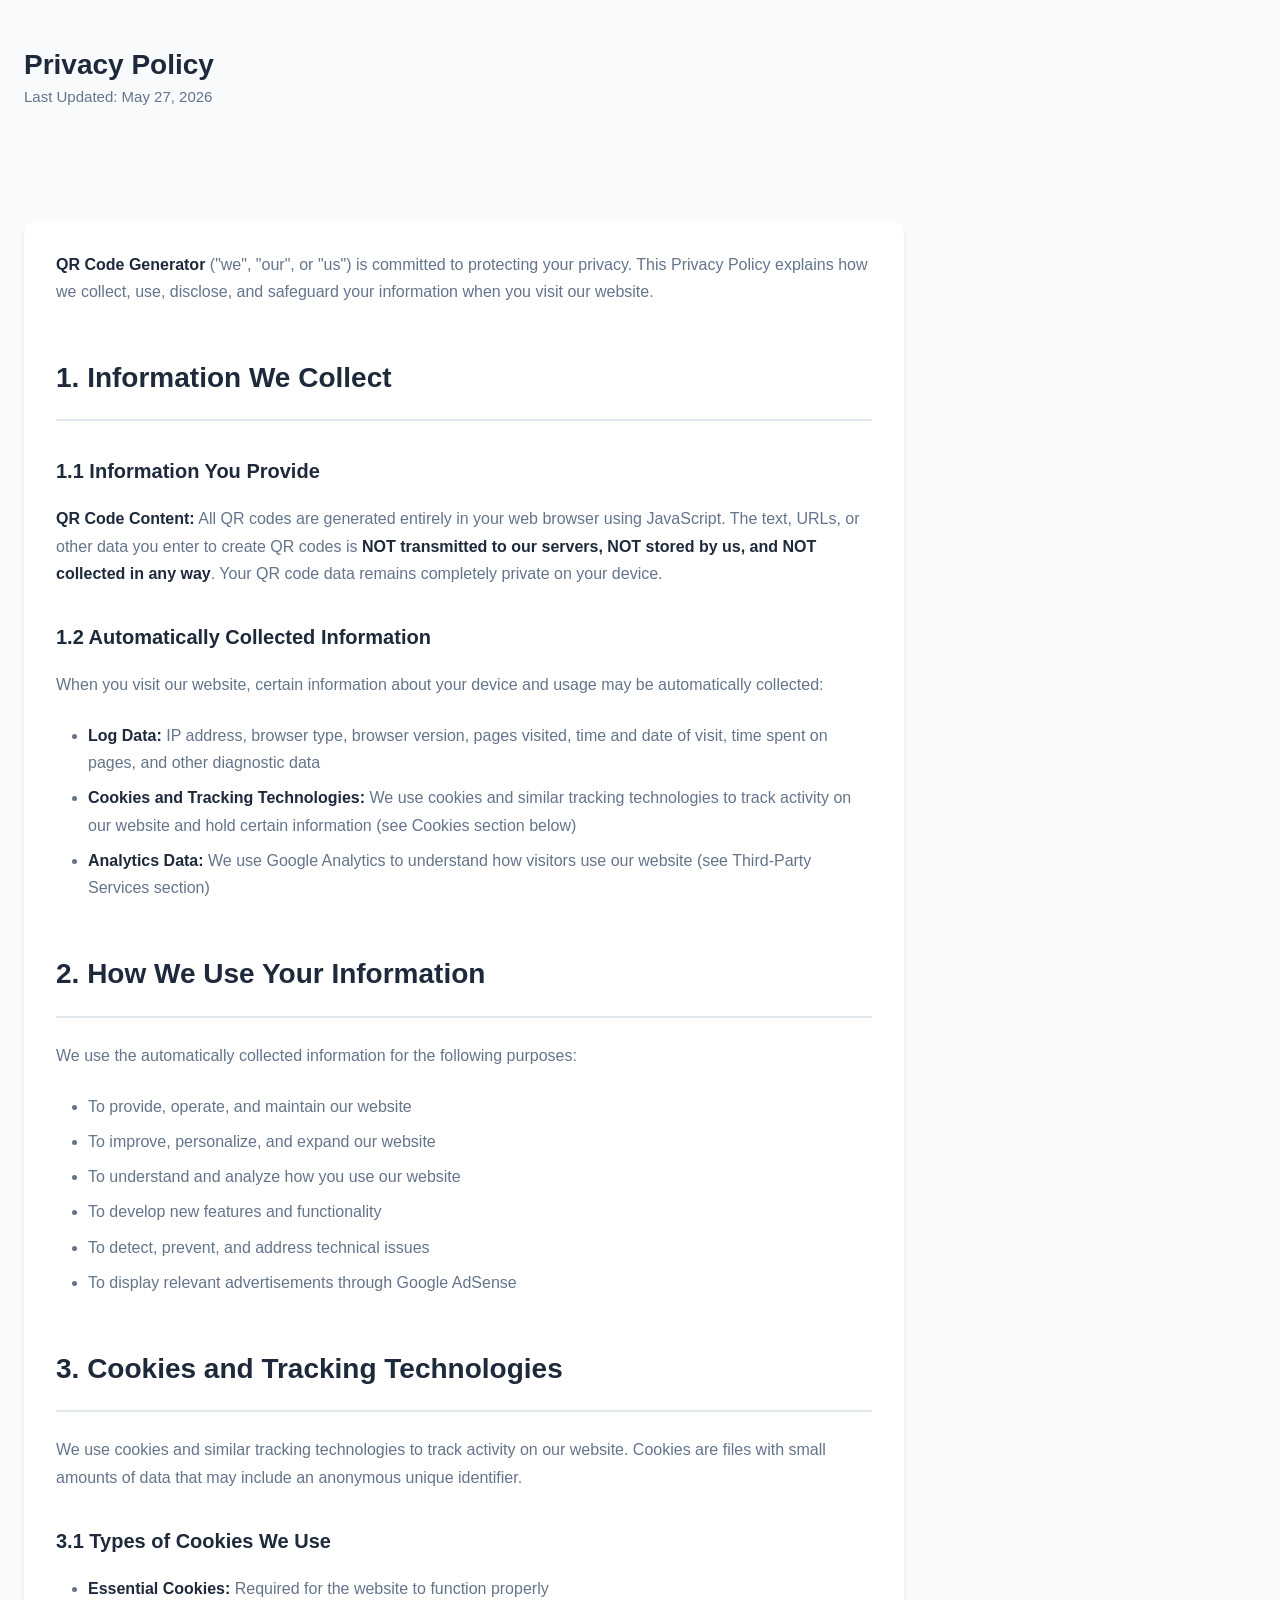
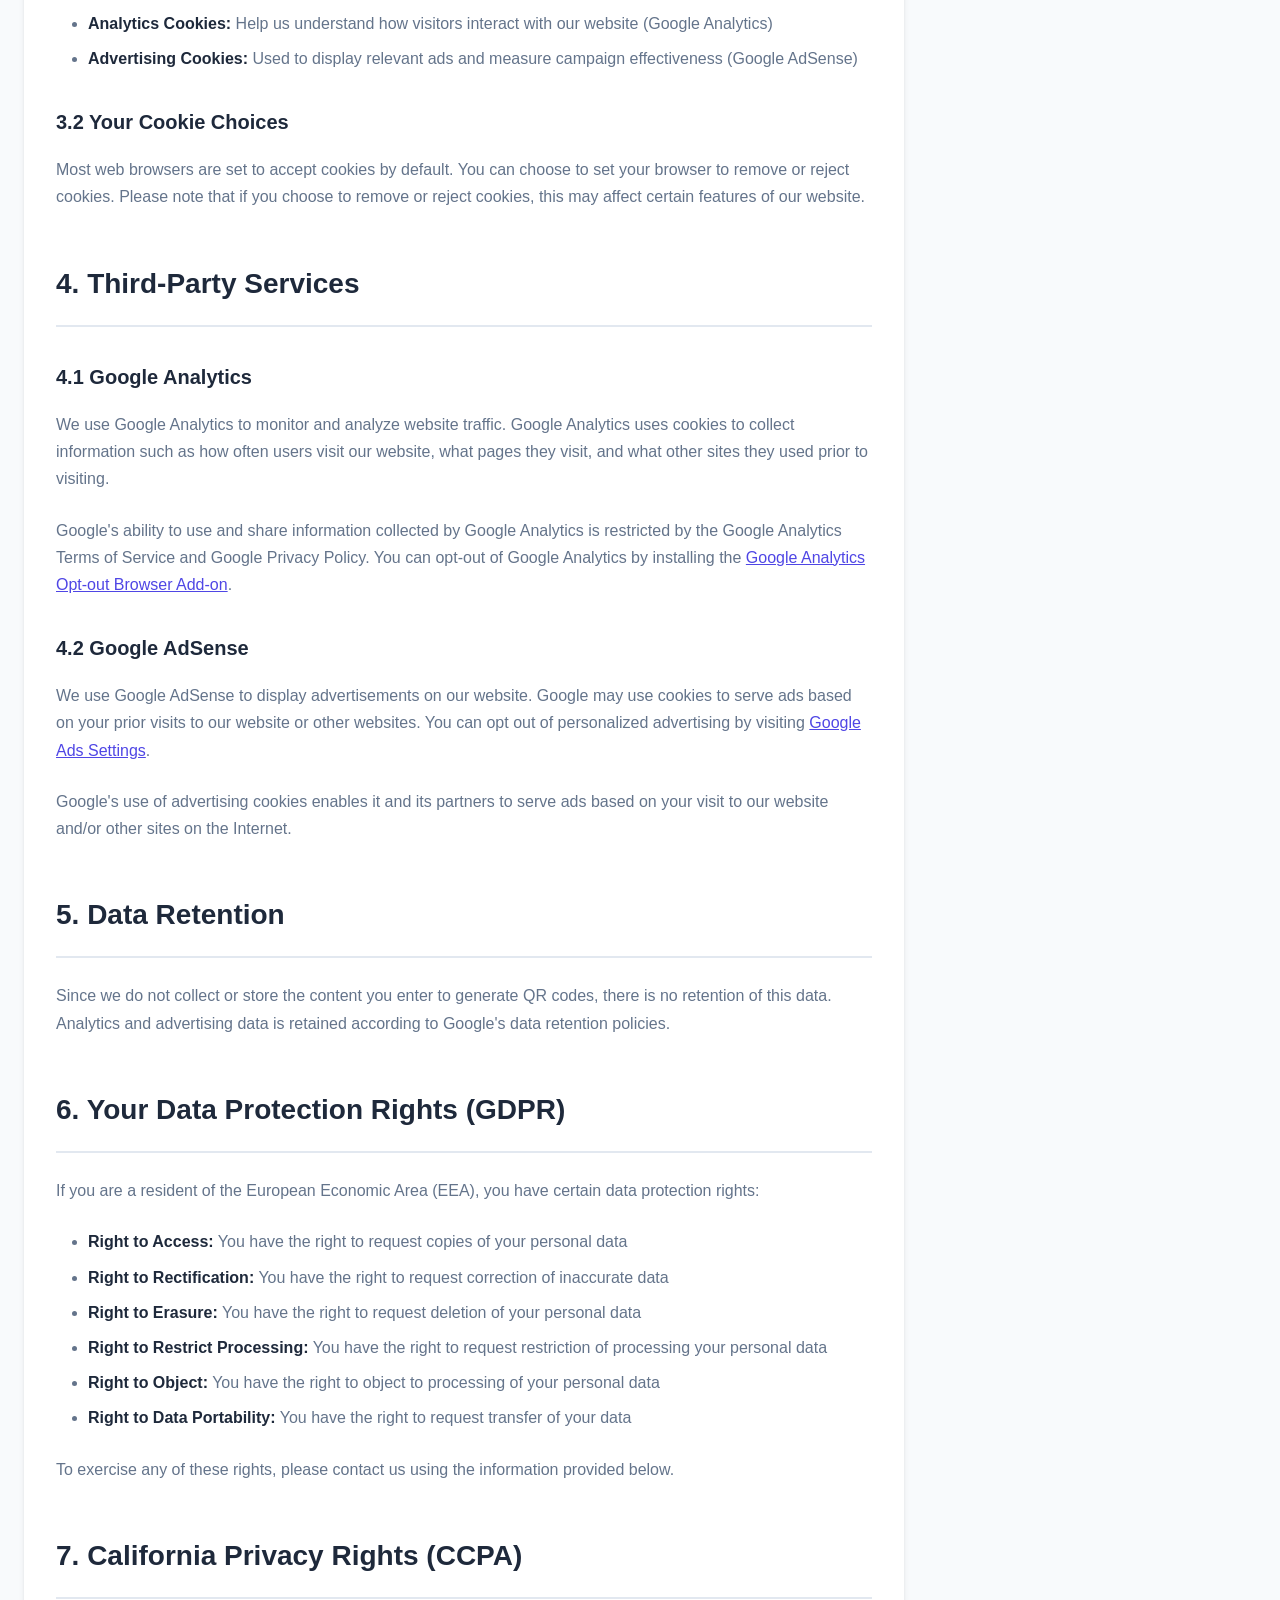
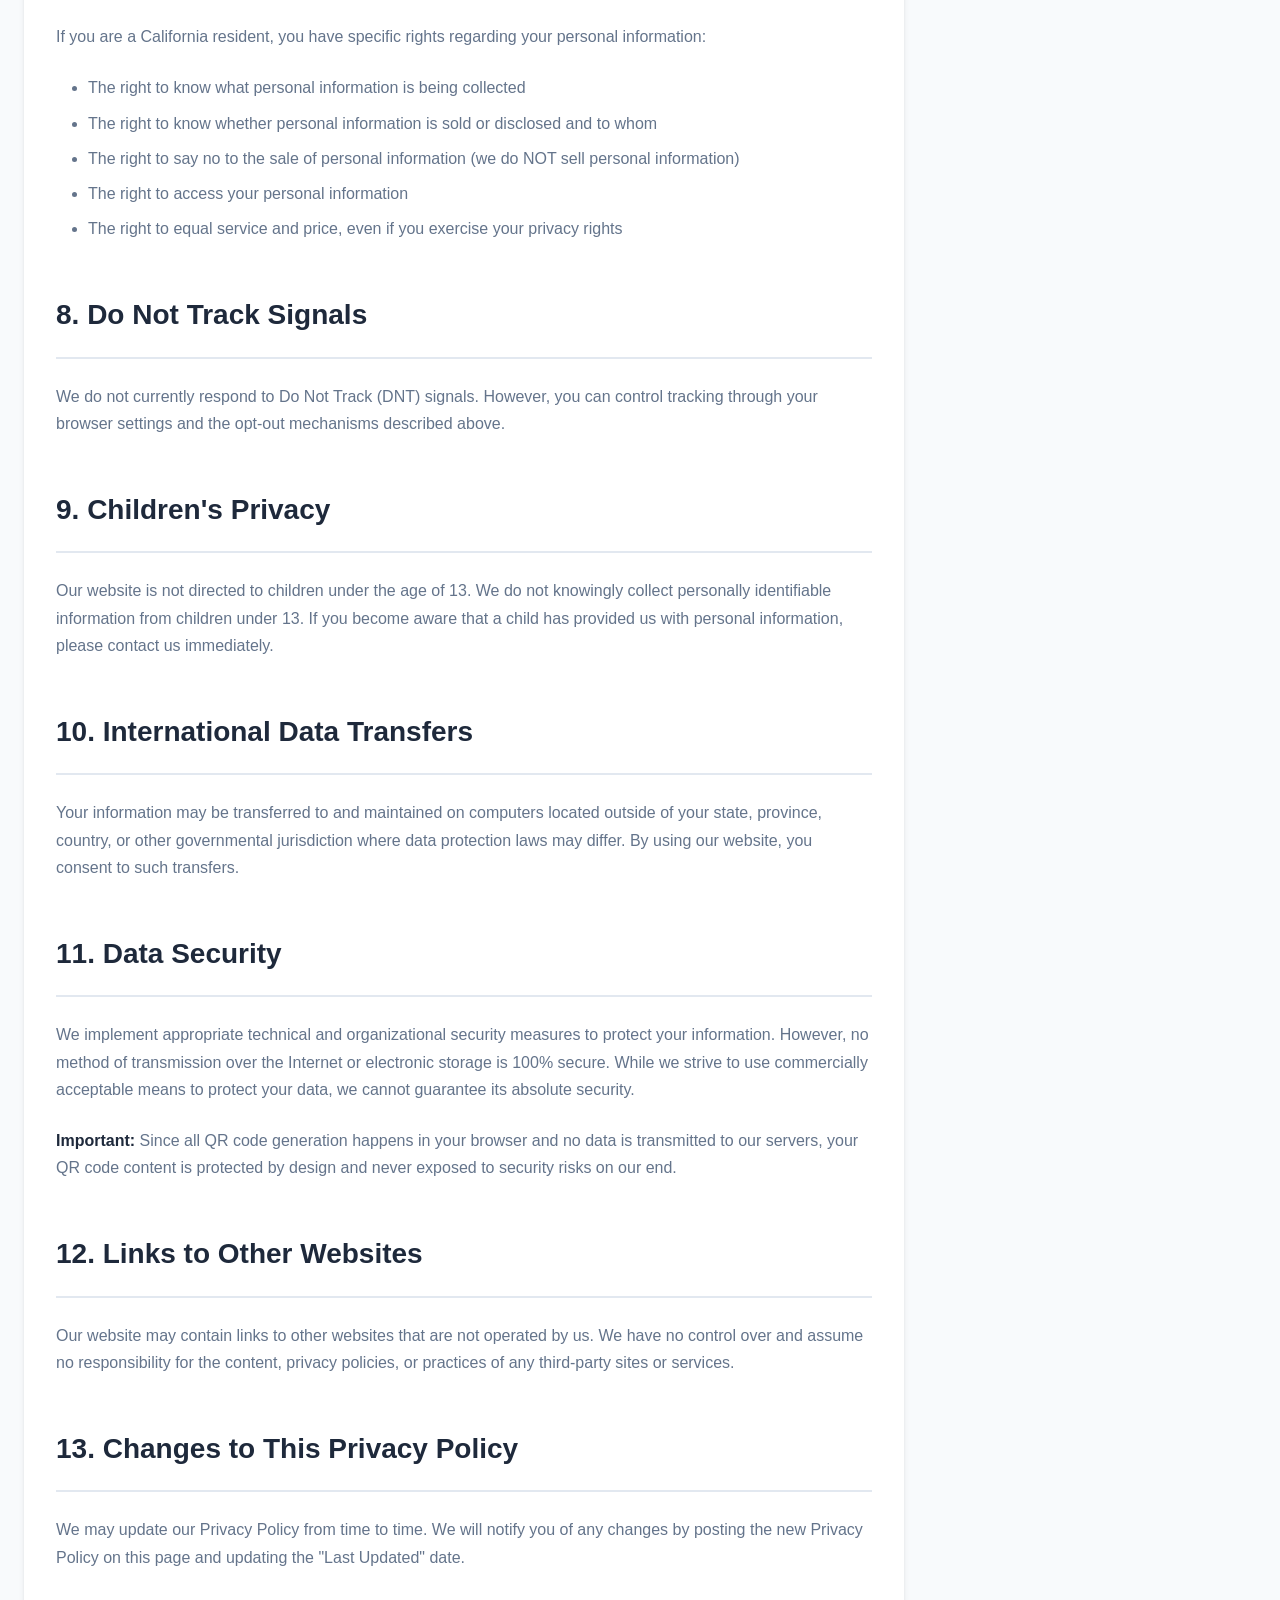
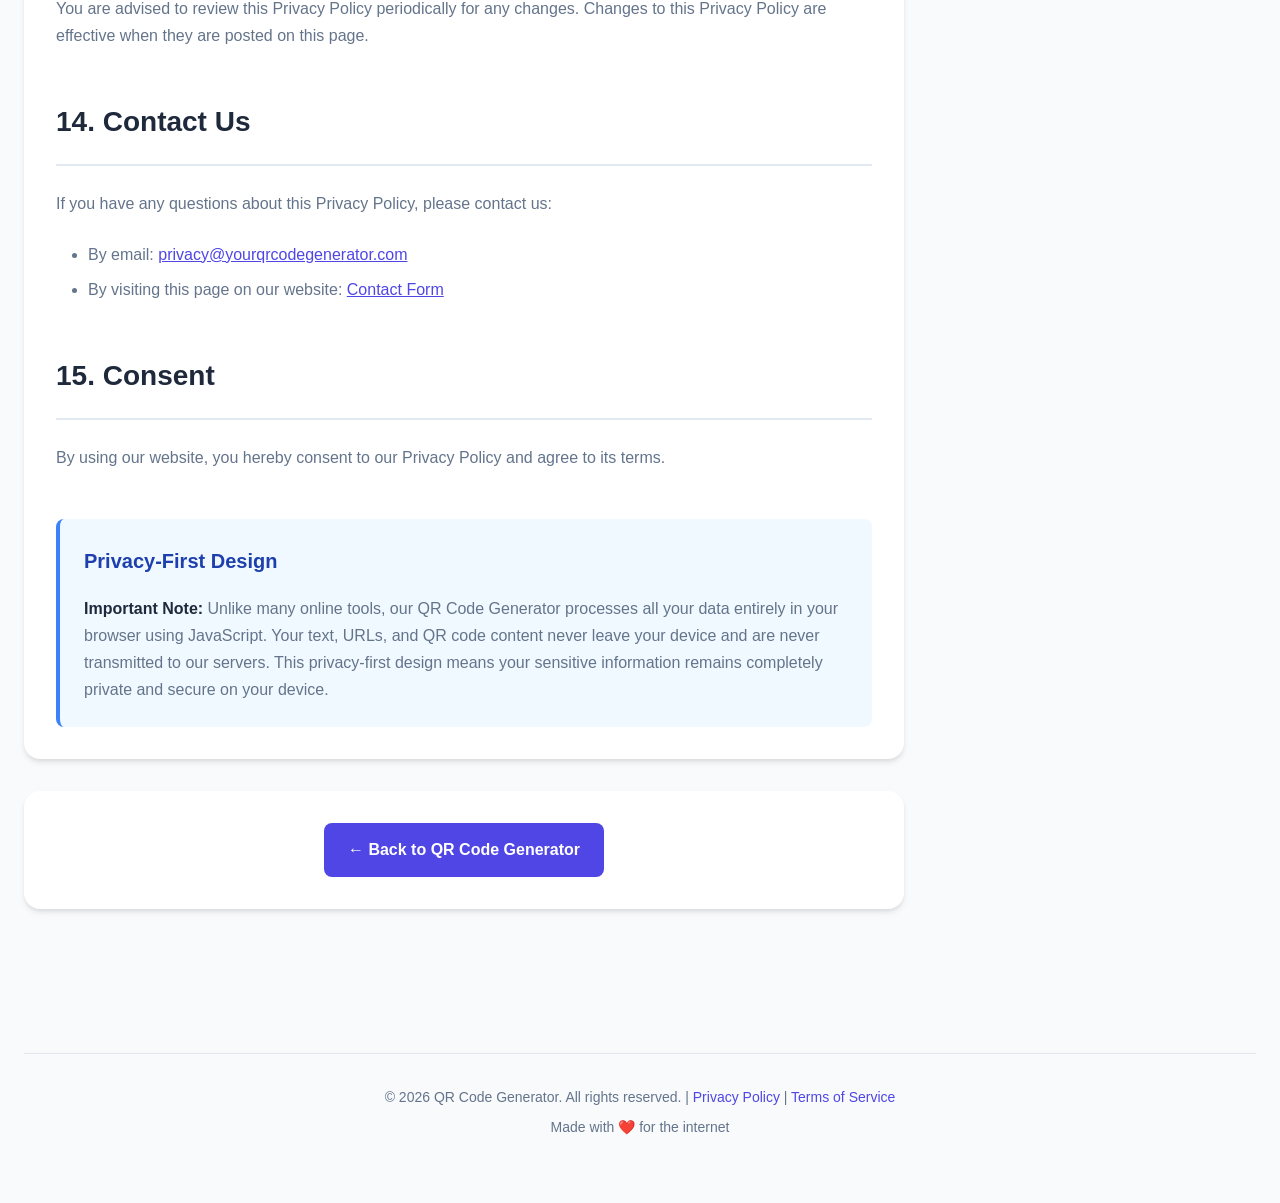
==== privacy-policy.html @ 3884bd8f "Initial commit - QR Code Generator MVP" ====
<!DOCTYPE html>
<html lang="en">

<head>
    <meta charset="UTF-8">
    <meta name="viewport" content="width=device-width, initial-scale=1.0">
    <title>Privacy Policy - QR Code Generator</title>
    <meta name="description"
        content="Privacy Policy for QR Code Generator. Learn how we protect your data and respect your privacy.">
    <meta name="robots" content="index, follow">
    <link rel="stylesheet" href="style.css">
    <link rel="icon" type="image/svg+xml"
        href="data:image/svg+xml,%3Csvg xmlns='http://www.w3.org/2000/svg' viewBox='0 0 48 48'%3E%3Cdefs%3E%3ClinearGradient id='g' x1='0%25' y1='0%25' x2='100%25' y2='100%25'%3E%3Cstop offset='0%25' style='stop-color:%234f46e5'/%3E%3Cstop offset='100%25' style='stop-color:%2306b6d4'/%3E%3C/linearGradient%3E%3C/defs%3E%3Crect x='2' y='2' width='44' height='44' rx='8' fill='url(%23g)'/%3E%3Crect x='8' y='8' width='12' height='12' rx='2' fill='white' opacity='0.9'/%3E%3Crect x='28' y='8' width='12' height='12' rx='2' fill='white' opacity='0.9'/%3E%3Crect x='8' y='28' width='12' height='12' rx='2' fill='white' opacity='0.9'/%3E%3Ccircle cx='34' cy='34' r='5' fill='white' opacity='0.9'/%3E%3C/svg%3E">
</head>

<body>
    <div class="container">
        <header>
            <h1>Privacy Policy</h1>
            <p class="subtitle">Last Updated: May 27, 2026</p>
        </header>

        <main>
            <div class="content-section legal-content">
                <p><strong>QR Code Generator</strong> ("we", "our", or "us") is committed to protecting your privacy.
                    This Privacy Policy explains how we collect, use, disclose, and safeguard your information when you
                    visit our website.</p>

                <h2>1. Information We Collect</h2>

                <h3>1.1 Information You Provide</h3>
                <p><strong>QR Code Content:</strong> All QR codes are generated entirely in your web browser using
                    JavaScript. The text, URLs, or other data you enter to create QR codes is <strong>NOT transmitted to
                        our servers, NOT stored by us, and NOT collected in any way</strong>. Your QR code data remains
                    completely private on your device.</p>

                <h3>1.2 Automatically Collected Information</h3>
                <p>When you visit our website, certain information about your device and usage may be automatically
                    collected:</p>
                <ul>
                    <li><strong>Log Data:</strong> IP address, browser type, browser version, pages visited, time and
                        date of visit, time spent on pages, and other diagnostic data</li>
                    <li><strong>Cookies and Tracking Technologies:</strong> We use cookies and similar tracking
                        technologies to track activity on our website and hold certain information (see Cookies section
                        below)</li>
                    <li><strong>Analytics Data:</strong> We use Google Analytics to understand how visitors use our
                        website (see Third-Party Services section)</li>
                </ul>

                <h2>2. How We Use Your Information</h2>
                <p>We use the automatically collected information for the following purposes:</p>
                <ul>
                    <li>To provide, operate, and maintain our website</li>
                    <li>To improve, personalize, and expand our website</li>
                    <li>To understand and analyze how you use our website</li>
                    <li>To develop new features and functionality</li>
                    <li>To detect, prevent, and address technical issues</li>
                    <li>To display relevant advertisements through Google AdSense</li>
                </ul>

                <h2>3. Cookies and Tracking Technologies</h2>
                <p>We use cookies and similar tracking technologies to track activity on our website. Cookies are files
                    with small amounts of data that may include an anonymous unique identifier.</p>

                <h3>3.1 Types of Cookies We Use</h3>
                <ul>
                    <li><strong>Essential Cookies:</strong> Required for the website to function properly</li>
                    <li><strong>Analytics Cookies:</strong> Help us understand how visitors interact with our website
                        (Google Analytics)</li>
                    <li><strong>Advertising Cookies:</strong> Used to display relevant ads and measure campaign
                        effectiveness (Google AdSense)</li>
                </ul>

                <h3>3.2 Your Cookie Choices</h3>
                <p>Most web browsers are set to accept cookies by default. You can choose to set your browser to remove
                    or reject cookies. Please note that if you choose to remove or reject cookies, this may affect
                    certain features of our website.</p>

                <h2>4. Third-Party Services</h2>

                <h3>4.1 Google Analytics</h3>
                <p>We use Google Analytics to monitor and analyze website traffic. Google Analytics uses cookies to
                    collect information such as how often users visit our website, what pages they visit, and what other
                    sites they used prior to visiting.</p>
                <p>Google's ability to use and share information collected by Google Analytics is restricted by the
                    Google Analytics Terms of Service and Google Privacy Policy. You can opt-out of Google Analytics by
                    installing the <a href="https://tools.google.com/dlpage/gaoptout" target="_blank"
                        rel="noopener">Google Analytics Opt-out Browser Add-on</a>.</p>

                <h3>4.2 Google AdSense</h3>
                <p>We use Google AdSense to display advertisements on our website. Google may use cookies to serve ads
                    based on your prior visits to our website or other websites. You can opt out of personalized
                    advertising by visiting <a href="https://www.google.com/settings/ads" target="_blank"
                        rel="noopener">Google Ads Settings</a>.</p>
                <p>Google's use of advertising cookies enables it and its partners to serve ads based on your visit to
                    our website and/or other sites on the Internet.</p>

                <h2>5. Data Retention</h2>
                <p>Since we do not collect or store the content you enter to generate QR codes, there is no retention of
                    this data. Analytics and advertising data is retained according to Google's data retention policies.
                </p>

                <h2>6. Your Data Protection Rights (GDPR)</h2>
                <p>If you are a resident of the European Economic Area (EEA), you have certain data protection rights:
                </p>
                <ul>
                    <li><strong>Right to Access:</strong> You have the right to request copies of your personal data
                    </li>
                    <li><strong>Right to Rectification:</strong> You have the right to request correction of inaccurate
                        data</li>
                    <li><strong>Right to Erasure:</strong> You have the right to request deletion of your personal data
                    </li>
                    <li><strong>Right to Restrict Processing:</strong> You have the right to request restriction of
                        processing your personal data</li>
                    <li><strong>Right to Object:</strong> You have the right to object to processing of your personal
                        data</li>
                    <li><strong>Right to Data Portability:</strong> You have the right to request transfer of your data
                    </li>
                </ul>
                <p>To exercise any of these rights, please contact us using the information provided below.</p>

                <h2>7. California Privacy Rights (CCPA)</h2>
                <p>If you are a California resident, you have specific rights regarding your personal information:</p>
                <ul>
                    <li>The right to know what personal information is being collected</li>
                    <li>The right to know whether personal information is sold or disclosed and to whom</li>
                    <li>The right to say no to the sale of personal information (we do NOT sell personal information)
                    </li>
                    <li>The right to access your personal information</li>
                    <li>The right to equal service and price, even if you exercise your privacy rights</li>
                </ul>

                <h2>8. Do Not Track Signals</h2>
                <p>We do not currently respond to Do Not Track (DNT) signals. However, you can control tracking through
                    your browser settings and the opt-out mechanisms described above.</p>

                <h2>9. Children's Privacy</h2>
                <p>Our website is not directed to children under the age of 13. We do not knowingly collect personally
                    identifiable information from children under 13. If you become aware that a child has provided us
                    with personal information, please contact us immediately.</p>

                <h2>10. International Data Transfers</h2>
                <p>Your information may be transferred to and maintained on computers located outside of your state,
                    province, country, or other governmental jurisdiction where data protection laws may differ. By
                    using our website, you consent to such transfers.</p>

                <h2>11. Data Security</h2>
                <p>We implement appropriate technical and organizational security measures to protect your information.
                    However, no method of transmission over the Internet or electronic storage is 100% secure. While we
                    strive to use commercially acceptable means to protect your data, we cannot guarantee its absolute
                    security.</p>
                <p><strong>Important:</strong> Since all QR code generation happens in your browser and no data is
                    transmitted to our servers, your QR code content is protected by design and never exposed to
                    security risks on our end.</p>

                <h2>12. Links to Other Websites</h2>
                <p>Our website may contain links to other websites that are not operated by us. We have no control over
                    and assume no responsibility for the content, privacy policies, or practices of any third-party
                    sites or services.</p>

                <h2>13. Changes to This Privacy Policy</h2>
                <p>We may update our Privacy Policy from time to time. We will notify you of any changes by posting the
                    new Privacy Policy on this page and updating the "Last Updated" date.</p>
                <p>You are advised to review this Privacy Policy periodically for any changes. Changes to this Privacy
                    Policy are effective when they are posted on this page.</p>

                <h2>14. Contact Us</h2>
                <p>If you have any questions about this Privacy Policy, please contact us:</p>
                <ul>
                    <li>By email: <a href="mailto:privacy@yourqrcodegenerator.com">privacy@yourqrcodegenerator.com</a>
                    </li>
                    <li>By visiting this page on our website: <a href="index.html">Contact Form</a></li>
                </ul>

                <h2>15. Consent</h2>
                <p>By using our website, you hereby consent to our Privacy Policy and agree to its terms.</p>

                <div
                    style="margin-top: 3rem; padding: 1.5rem; background: #f0f9ff; border-left: 4px solid #3b82f6; border-radius: 0.5rem;">
                    <h3 style="margin-top: 0; color: #1e40af;">Privacy-First Design</h3>
                    <p style="margin-bottom: 0;"><strong>Important Note:</strong> Unlike many online tools, our QR Code
                        Generator processes all your data entirely in your browser using JavaScript. Your text, URLs,
                        and QR code content never leave your device and are never transmitted to our servers. This
                        privacy-first design means your sensitive information remains completely private and secure on
                        your device.</p>
                </div>
            </div>

            <div class="content-section" style="text-align: center; margin-top: 2rem;">
                <a href="index.html" class="btn btn-primary" style="display: inline-block; text-decoration: none;">←
                    Back to QR Code Generator</a>
            </div>
        </main>

        <footer>
            <p>&copy; 2026 QR Code Generator. All rights reserved. | <a href="privacy-policy.html">Privacy Policy</a> |
                <a href="terms-of-service.html">Terms of Service</a>
            </p>
            <p>Made with ❤️ for the internet</p>
        </footer>
    </div>
</body>

</html>
---- style.css ----
/* Reset and Base Styles */
* {
    margin: 0;
    padding: 0;
    box-sizing: border-box;
}

:root {
    /* Colors */
    --primary-color: #4f46e5;
    --primary-hover: #4338ca;
    --secondary-color: #06b6d4;
    --secondary-hover: #0891b2;
    --tertiary-color: #64748b;
    --tertiary-hover: #475569;
    --bg-color: #f8fafc;
    --card-bg: #ffffff;
    --text-primary: #1e293b;
    --text-secondary: #64748b;
    --border-color: #e2e8f0;
    --success-color: #10b981;
    --error-color: #ef4444;

    /* Spacing */
    --spacing-xs: 0.5rem;
    --spacing-sm: 1rem;
    --spacing-md: 1.5rem;
    --spacing-lg: 2rem;
    --spacing-xl: 3rem;

    /* Border Radius */
    --radius-sm: 0.375rem;
    --radius-md: 0.5rem;
    --radius-lg: 1rem;

    /* Shadows */
    --shadow-sm: 0 1px 2px 0 rgba(0, 0, 0, 0.05);
    --shadow-md: 0 4px 6px -1px rgba(0, 0, 0, 0.1), 0 2px 4px -1px rgba(0, 0, 0, 0.06);
    --shadow-lg: 0 10px 15px -3px rgba(0, 0, 0, 0.1), 0 4px 6px -2px rgba(0, 0, 0, 0.05);
    --shadow-xl: 0 20px 25px -5px rgba(0, 0, 0, 0.1), 0 10px 10px -5px rgba(0, 0, 0, 0.04);
}

body {
    font-family: -apple-system, BlinkMacSystemFont, 'Segoe UI', Roboto, 'Helvetica Neue', Arial, sans-serif;
    background-color: var(--bg-color);
    color: var(--text-primary);
    line-height: 1.6;
    min-height: 100vh;
    display: flex;
    flex-direction: column;
}

.container {
    max-width: 1400px;
    margin: 0 auto;
    padding: var(--spacing-md);
    width: 100%;
}

/* Header */
header {
    margin-bottom: var(--spacing-md);
    padding: var(--spacing-md) 0;
}

.header-content {
    display: flex;
    align-items: center;
    gap: var(--spacing-md);
    justify-content: center;
}

.header-text {
    text-align: left;
}

header h1 {
    font-size: 1.75rem;
    font-weight: 700;
    color: var(--text-primary);
    margin: 0;
    line-height: 1.2;
}

.logo {
    width: 48px;
    height: 48px;
    flex-shrink: 0;
    filter: drop-shadow(0 4px 6px rgba(79, 70, 229, 0.25));
    transition: transform 0.3s ease;
}

.logo:hover {
    transform: scale(1.05);
}

.subtitle {
    font-size: 0.9375rem;
    color: var(--text-secondary);
    margin: 0.25rem 0 0 0;
    line-height: 1.4;
}

/* Language Switcher */
.language-switcher {
    display: flex;
    gap: 0.5rem;
    margin-left: auto;
}

.lang-option {
    background: transparent;
    border: 2px solid var(--border-color);
    border-radius: var(--radius-md);
    padding: 0.5rem 0.75rem;
    cursor: pointer;
    transition: all 0.2s ease;
    font-size: 1.5rem;
    line-height: 1;
}

.lang-option:hover {
    border-color: var(--primary-color);
    transform: translateY(-2px);
    box-shadow: var(--shadow-sm);
}

.lang-option.active {
    border-color: var(--primary-color);
    background: var(--primary-color);
}

.lang-option .flag {
    display: block;
}

/* Ad Containers */
.ad-container {
    margin: var(--spacing-lg) auto;
    display: flex;
    justify-content: center;
    align-items: center;
}

.ad-placeholder,
.ad-placeholder-vertical {
    background: linear-gradient(135deg, #f0f0f0 25%, transparent 25%),
        linear-gradient(225deg, #f0f0f0 25%, transparent 25%),
        linear-gradient(45deg, #f0f0f0 25%, transparent 25%),
        linear-gradient(315deg, #f0f0f0 25%, #e0e0e0 25%);
    background-size: 20px 20px;
    background-position: 0 0, 10px 0, 10px -10px, 0px 10px;
    border: 2px dashed #ccc;
    border-radius: var(--radius-md);
    display: flex;
    align-items: center;
    justify-content: center;
    color: #999;
    font-size: 0.875rem;
    font-weight: 500;
}

.ad-placeholder {
    width: 728px;
    height: 90px;
    max-width: 100%;
}

.ad-placeholder-vertical {
    width: 300px;
    height: 600px;
}

.ad-sidebar {
    display: none;
}

.ad-top {
    margin-top: 0;
}

.ad-below-tool {
    margin-top: var(--spacing-xl);
}

/* Main Tool Wrapper */
main {
    margin-bottom: var(--spacing-xl);
}

.tool-wrapper {
    display: grid;
    grid-template-columns: 1fr 1fr;
    gap: var(--spacing-lg);
    background: var(--card-bg);
    border-radius: var(--radius-lg);
    padding: var(--spacing-lg);
    box-shadow: var(--shadow-lg);
}

/* Input Panel */
.input-panel {
    display: flex;
    flex-direction: column;
    gap: var(--spacing-md);
}

.input-group {
    display: flex;
    flex-direction: column;
    gap: var(--spacing-xs);
}

label {
    font-weight: 600;
    font-size: 0.875rem;
    color: var(--text-primary);
    text-transform: uppercase;
    letter-spacing: 0.025em;
}

textarea,
select,
input[type="text"] {
    width: 100%;
    padding: 0.75rem;
    border: 2px solid var(--border-color);
    border-radius: var(--radius-md);
    font-size: 1rem;
    font-family: inherit;
    transition: all 0.2s ease;
    background: var(--card-bg);
}

textarea {
    resize: vertical;
    min-height: 120px;
}

textarea:focus,
select:focus,
input[type="text"]:focus {
    outline: none;
    border-color: var(--primary-color);
    box-shadow: 0 0 0 3px rgba(79, 70, 229, 0.1);
}

.char-count {
    font-size: 0.75rem;
    color: var(--text-secondary);
    text-align: right;
}

.options-grid {
    display: grid;
    grid-template-columns: 1fr 1fr;
    gap: var(--spacing-md);
}

/* Color Input */
.color-input-wrapper {
    display: flex;
    gap: var(--spacing-xs);
    align-items: center;
}

input[type="color"] {
    width: 60px;
    height: 44px;
    border: 2px solid var(--border-color);
    border-radius: var(--radius-md);
    cursor: pointer;
    transition: all 0.2s ease;
}

input[type="color"]:hover {
    border-color: var(--primary-color);
}

#fg-color-text,
#bg-color-text {
    flex: 1;
    font-family: 'Courier New', monospace;
    font-size: 14px;
    font-weight: 600;
    text-align: center;
    letter-spacing: 0.5px;
    transition: all 0.2s ease;
    cursor: text;
}

#fg-color-text:focus,
#bg-color-text:focus {
    border-color: var(--primary-color);
    outline: none;
    box-shadow: 0 0 0 3px rgba(79, 70, 229, 0.1);
}

#fg-color-text::placeholder,
#bg-color-text::placeholder {
    color: var(--text-secondary);
    opacity: 0.5;
}

/* Buttons */
.button-group {
    display: flex;
    flex-direction: column;
    gap: var(--spacing-sm);
    margin-top: var(--spacing-sm);
}

.btn {
    padding: 0.875rem 1.5rem;
    font-size: 1rem;
    font-weight: 600;
    border: none;
    border-radius: var(--radius-md);
    cursor: pointer;
    transition: all 0.2s ease;
    text-align: center;
    font-family: inherit;
}

.btn:disabled {
    opacity: 0.5;
    cursor: not-allowed;
}

.btn-primary {
    background: var(--primary-color);
    color: white;
}

.btn-primary:hover:not(:disabled) {
    background: var(--primary-hover);
    transform: translateY(-1px);
    box-shadow: var(--shadow-md);
}

.btn-secondary {
    background: var(--secondary-color);
    color: white;
}

.btn-secondary:hover:not(:disabled) {
    background: var(--secondary-hover);
    transform: translateY(-1px);
    box-shadow: var(--shadow-md);
}

.btn-tertiary {
    background: var(--tertiary-color);
    color: white;
}

.btn-tertiary:hover {
    background: var(--tertiary-hover);
}

/* Preview Panel */
.preview-panel {
    display: flex;
    flex-direction: column;
}

.preview-header {
    margin-bottom: var(--spacing-md);
}

.preview-header h3 {
    font-size: 1.25rem;
    font-weight: 600;
}

.qr-display {
    flex: 1;
    display: flex;
    align-items: center;
    justify-content: center;
    background: var(--bg-color);
    border: 2px dashed var(--border-color);
    border-radius: var(--radius-lg);
    padding: var(--spacing-lg);
    min-height: 400px;
}

.qr-display canvas,
.qr-display svg,
.qr-display img {
    max-width: 100%;
    height: auto;
}

/* QR Code Wrapper with Quiet Zone (ISO/IEC 18004 standard) */
.qr-code-wrapper {
    display: inline-block;
    background: white;
    padding: 20px;
    border-radius: var(--radius-md);
    box-shadow: var(--shadow-md);
}

.qr-code-wrapper canvas,
.qr-code-wrapper svg {
    display: block;
}

.placeholder {
    display: flex;
    flex-direction: column;
    align-items: center;
    gap: var(--spacing-md);
    color: var(--text-secondary);
    text-align: center;
}

.placeholder svg {
    opacity: 0.3;
}

.placeholder p {
    font-size: 1rem;
}

/* Content Sections (SEO) */
.content-section {
    background: var(--card-bg);
    border-radius: var(--radius-lg);
    padding: var(--spacing-lg);
    margin-bottom: var(--spacing-lg);
    box-shadow: var(--shadow-md);
}

.content-section h2 {
    font-size: 1.875rem;
    font-weight: 700;
    margin-bottom: var(--spacing-md);
    color: var(--text-primary);
}

.content-section h3 {
    font-size: 1.25rem;
    font-weight: 600;
    margin-bottom: var(--spacing-sm);
    color: var(--text-primary);
}

.content-section p,
.content-section li {
    color: var(--text-secondary);
    line-height: 1.7;
    margin-bottom: var(--spacing-sm);
}

.content-section ol,
.content-section ul {
    margin-left: var(--spacing-md);
    margin-bottom: var(--spacing-md);
}

.content-section li {
    margin-bottom: var(--spacing-xs);
}

/* Features Grid */
.features-grid {
    display: grid;
    grid-template-columns: repeat(auto-fit, minmax(250px, 1fr));
    gap: var(--spacing-md);
    margin-top: var(--spacing-md);
}

.feature-card {
    padding: var(--spacing-md);
    background: var(--bg-color);
    border-radius: var(--radius-md);
    border: 1px solid var(--border-color);
    transition: all 0.2s ease;
}

.feature-card:hover {
    transform: translateY(-2px);
    box-shadow: var(--shadow-md);
    border-color: var(--primary-color);
}

.feature-card h3 {
    font-size: 1.125rem;
    margin-bottom: var(--spacing-xs);
}

.feature-card p {
    font-size: 0.9375rem;
    margin-bottom: 0;
}

/* FAQ Section */
.faq-section {
    margin-bottom: var(--spacing-xl);
}

.faq-item {
    margin-bottom: var(--spacing-lg);
    padding-bottom: var(--spacing-lg);
    border-bottom: 1px solid var(--border-color);
}

.faq-item:last-child {
    border-bottom: none;
    margin-bottom: 0;
    padding-bottom: 0;
}

/* Footer */
footer {
    text-align: center;
    padding: var(--spacing-lg) 0;
    color: var(--text-secondary);
    border-top: 1px solid var(--border-color);
    margin-top: auto;
}

footer p {
    margin-bottom: var(--spacing-xs);
    font-size: 0.875rem;
}

footer a {
    color: var(--primary-color);
    text-decoration: none;
    transition: color 0.2s ease;
}

footer a:hover {
    color: var(--primary-hover);
    text-decoration: underline;
}

/* Responsive Design */
@media (max-width: 1200px) {
    .ad-sidebar {
        display: none;
    }
}

@media (max-width: 968px) {
    .header-content {
        flex-direction: column;
        text-align: center;
    }

    .header-text {
        text-align: center;
    }

    .language-switcher {
        margin-left: 0;
        justify-content: center;
    }

    header h1 {
        font-size: 1.5rem;
    }

    .tool-wrapper {
        grid-template-columns: 1fr;
    }

    .qr-display {
        min-height: 300px;
    }
}

@media (max-width: 768px) {
    .container {
        padding: var(--spacing-sm);
    }

    header h1 {
        font-size: 1.375rem;
    }

    .subtitle {
        font-size: 0.875rem;
    }

    .tool-wrapper {
        padding: var(--spacing-md);
    }

    .options-grid {
        grid-template-columns: 1fr;
    }

    .features-grid {
        grid-template-columns: 1fr;
    }

    .ad-placeholder {
        width: 100%;
        height: 100px;
    }

    .content-section {
        padding: var(--spacing-md);
    }

    .content-section h2 {
        font-size: 1.5rem;
    }
}

@media (max-width: 480px) {
    header {
        padding: var(--spacing-sm) 0;
    }

    .logo {
        width: 40px;
        height: 40px;
    }

    header h1 {
        font-size: 1.25rem;
    }

    .subtitle {
        font-size: 0.8125rem;
    }

    .button-group {
        gap: var(--spacing-xs);
    }

    .btn {
        padding: 0.75rem 1.25rem;
        font-size: 0.9375rem;
    }

    .qr-display {
        min-height: 250px;
        padding: var(--spacing-md);
    }
}

/* Desktop Sidebar Ad */
@media (min-width: 1200px) {
    .container {
        display: grid;
        grid-template-columns: 1fr 320px;
        gap: var(--spacing-lg);
        grid-template-areas:
            "header header"
            "ad-top ad-top"
            "main sidebar"
            "content sidebar"
            "footer footer";
    }

    header {
        grid-area: header;
    }

    .ad-top {
        grid-area: ad-top;
    }

    main {
        grid-area: main;
    }

    .content-section {
        grid-column: 1;
    }

    .ad-sidebar {
        grid-area: sidebar;
        display: block;
        position: sticky;
        top: var(--spacing-md);
        align-self: start;
    }

    footer {
        grid-area: footer;
    }
}

/* Animations */
@keyframes fadeIn {
    from {
        opacity: 0;
        transform: translateY(10px);
    }

    to {
        opacity: 1;
        transform: translateY(0);
    }
}

.qr-display canvas,
.qr-display svg,
.qr-display img {
    animation: fadeIn 0.3s ease;
}

/* Print Styles */
@media print {
    body {
        background: white;
    }

    .ad-container,
    .ad-sidebar,
    footer,
    .button-group,
    .input-panel {
        display: none !important;
    }

    .tool-wrapper {
        box-shadow: none;
        border: 1px solid #000;
    }

    .qr-display {
        border: none;
        min-height: auto;
    }
}

/* Accessibility */
.btn:focus,
textarea:focus,
select:focus,
input:focus {
    outline: 2px solid var(--primary-color);
    outline-offset: 2px;
}

/* Loading State */
.btn.loading {
    position: relative;
    color: transparent;
}

.btn.loading::after {
    content: "";
    position: absolute;
    width: 16px;
    height: 16px;
    top: 50%;
    left: 50%;
    margin-left: -8px;
    margin-top: -8px;
    border: 2px solid transparent;
    border-top-color: white;
    border-radius: 50%;
    animation: spin 0.6s linear infinite;
}

@keyframes spin {
    to {
        transform: rotate(360deg);
    }
}

/* Legal Pages Styling */
.legal-content {
    max-width: 900px;
    margin: 0 auto;
    line-height: 1.8;
}

.legal-content h2 {
    margin-top: var(--spacing-xl);
    margin-bottom: var(--spacing-md);
    font-size: 1.75rem;
    color: var(--text-primary);
    border-bottom: 2px solid var(--border-color);
    padding-bottom: var(--spacing-sm);
}

.legal-content h3 {
    margin-top: var(--spacing-lg);
    margin-bottom: var(--spacing-sm);
    font-size: 1.25rem;
    color: var(--text-primary);
}

.legal-content p {
    margin-bottom: var(--spacing-md);
    color: var(--text-secondary);
}

.legal-content ul {
    margin-bottom: var(--spacing-md);
    margin-left: var(--spacing-lg);
}

.legal-content li {
    margin-bottom: var(--spacing-xs);
    color: var(--text-secondary);
}

.legal-content a {
    color: var(--primary-color);
    text-decoration: underline;
}

.legal-content a:hover {
    color: var(--primary-hover);
}

.legal-content strong {
    color: var(--text-primary);
    font-weight: 600;
}

/* Toast Notifications */
#toast-container {
    position: fixed;
    bottom: 20px;
    right: 20px;
    z-index: 10000;
    display: flex;
    flex-direction: column-reverse;
    gap: 12px;
    pointer-events: none;
    max-width: 400px;
}

.toast {
    pointer-events: auto;
    background: white;
    border-radius: var(--radius-lg);
    padding: 16px 20px;
    box-shadow: 0 4px 12px rgba(0, 0, 0, 0.15), 0 0 0 1px rgba(0, 0, 0, 0.05);
    display: flex;
    align-items: center;
    gap: 12px;
    min-width: 300px;
    animation: toast-slide-in 0.3s cubic-bezier(0.34, 1.56, 0.64, 1);
    transform-origin: right center;
}

.toast.toast-exit {
    animation: toast-slide-out 0.2s ease-out forwards;
}

.toast-icon {
    font-size: 24px;
    line-height: 1;
    flex-shrink: 0;
}

.toast-content {
    flex: 1;
    font-size: 14px;
    line-height: 1.5;
    color: var(--text-primary);
}

.toast-close {
    background: transparent;
    border: none;
    color: var(--text-secondary);
    cursor: pointer;
    padding: 4px;
    border-radius: var(--radius-sm);
    display: flex;
    align-items: center;
    justify-content: center;
    transition: all 0.2s ease;
    font-size: 18px;
    line-height: 1;
    flex-shrink: 0;
}

.toast-close:hover {
    background: var(--bg-color);
    color: var(--text-primary);
}

.toast-success {
    border-left: 4px solid #10b981;
}

.toast-success .toast-icon {
    color: #10b981;
}

.toast-error {
    border-left: 4px solid #ef4444;
}

.toast-error .toast-icon {
    color: #ef4444;
}

.toast-info {
    border-left: 4px solid #3b82f6;
}

.toast-info .toast-icon {
    color: #3b82f6;
}

.toast-warning {
    border-left: 4px solid #f59e0b;
}

.toast-warning .toast-icon {
    color: #f59e0b;
}

@keyframes toast-slide-in {
    from {
        transform: translateX(400px);
        opacity: 0;
    }

    to {
        transform: translateX(0);
        opacity: 1;
    }
}

@keyframes toast-slide-out {
    from {
        transform: translateX(0) scale(1);
        opacity: 1;
    }

    to {
        transform: translateX(400px) scale(0.9);
        opacity: 0;
    }
}

/* Mobile responsive */
@media (max-width: 480px) {
    #toast-container {
        bottom: 12px;
        right: 12px;
        left: 12px;
        max-width: none;
    }

    .toast {
        min-width: auto;
    }

    @keyframes toast-slide-in {
        from {
            transform: translateX(400px);
            opacity: 0;
        }

        to {
            transform: translateX(0);
            opacity: 1;
        }
    }

    @keyframes toast-slide-out {
        from {
            transform: translateX(0) scale(1);
            opacity: 1;
        }

        to {
            transform: translateX(400px) scale(0.95);
            opacity: 0;
        }
    }
}
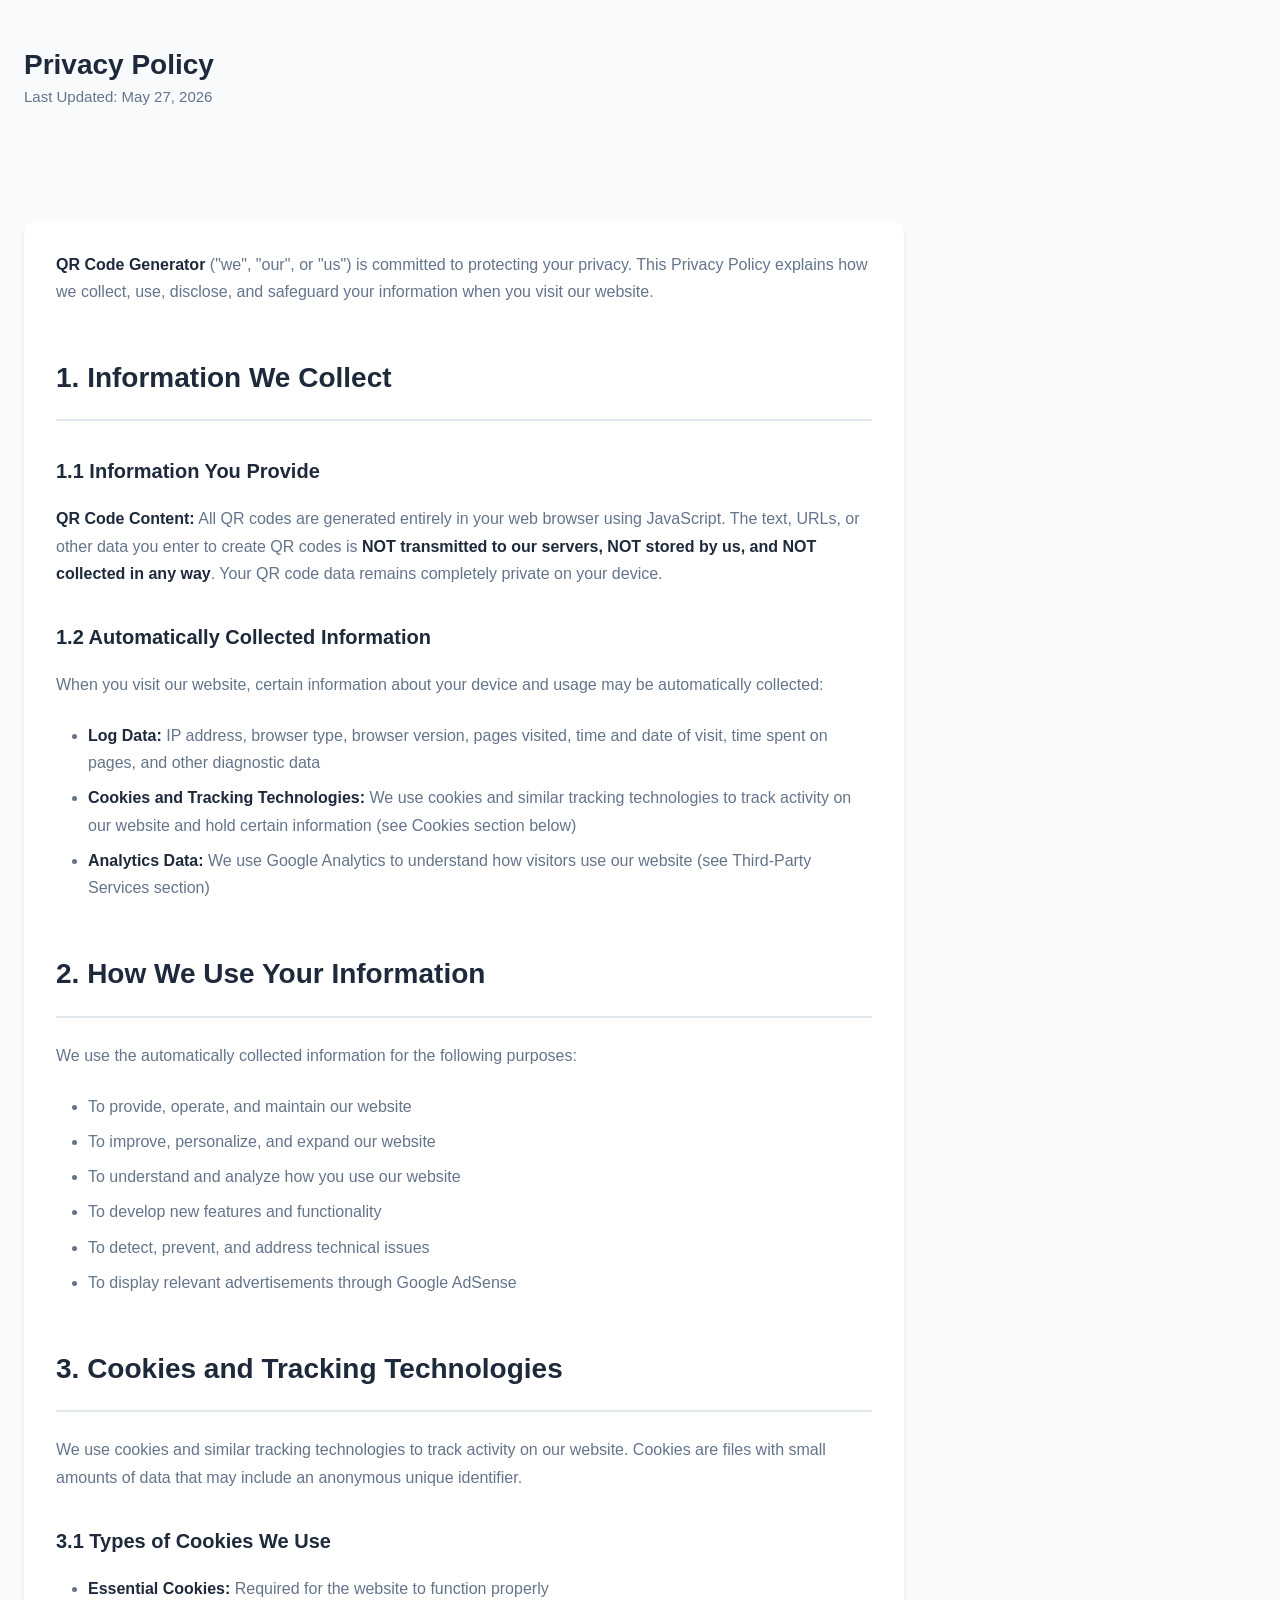
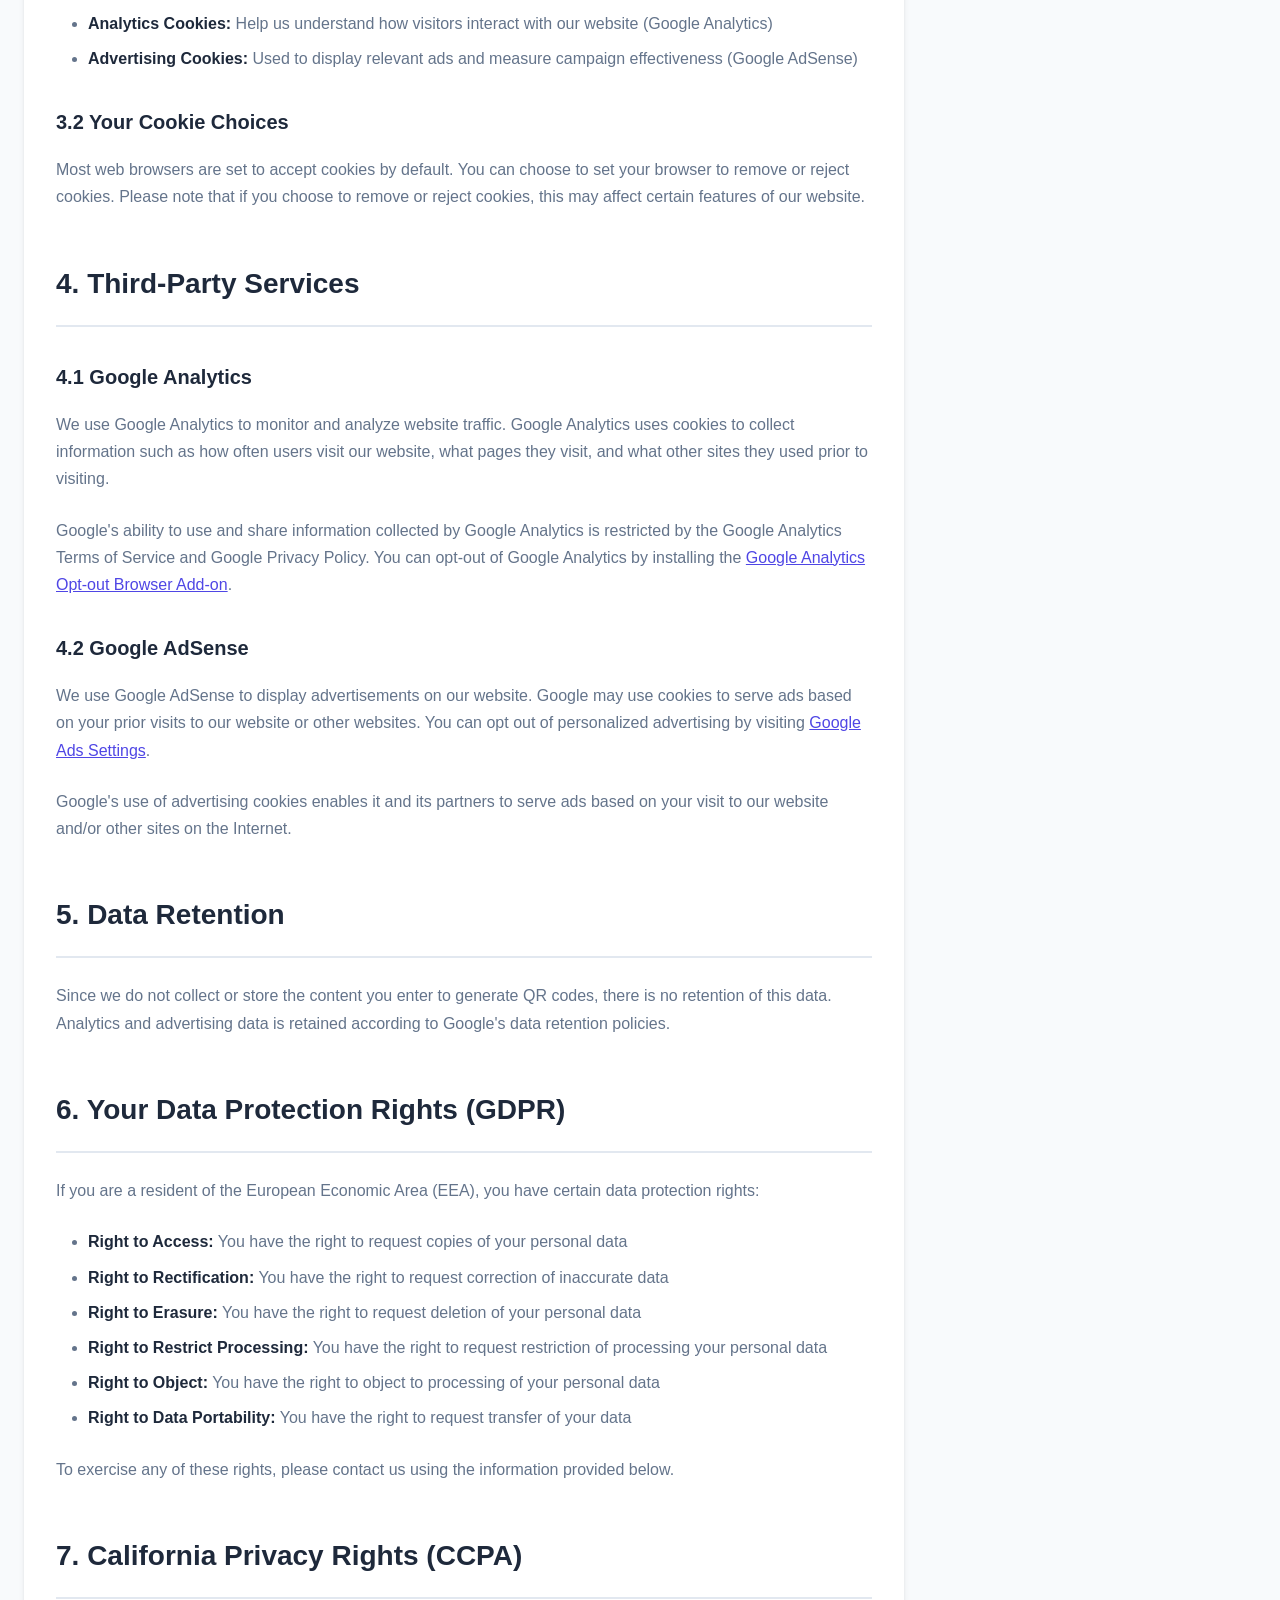
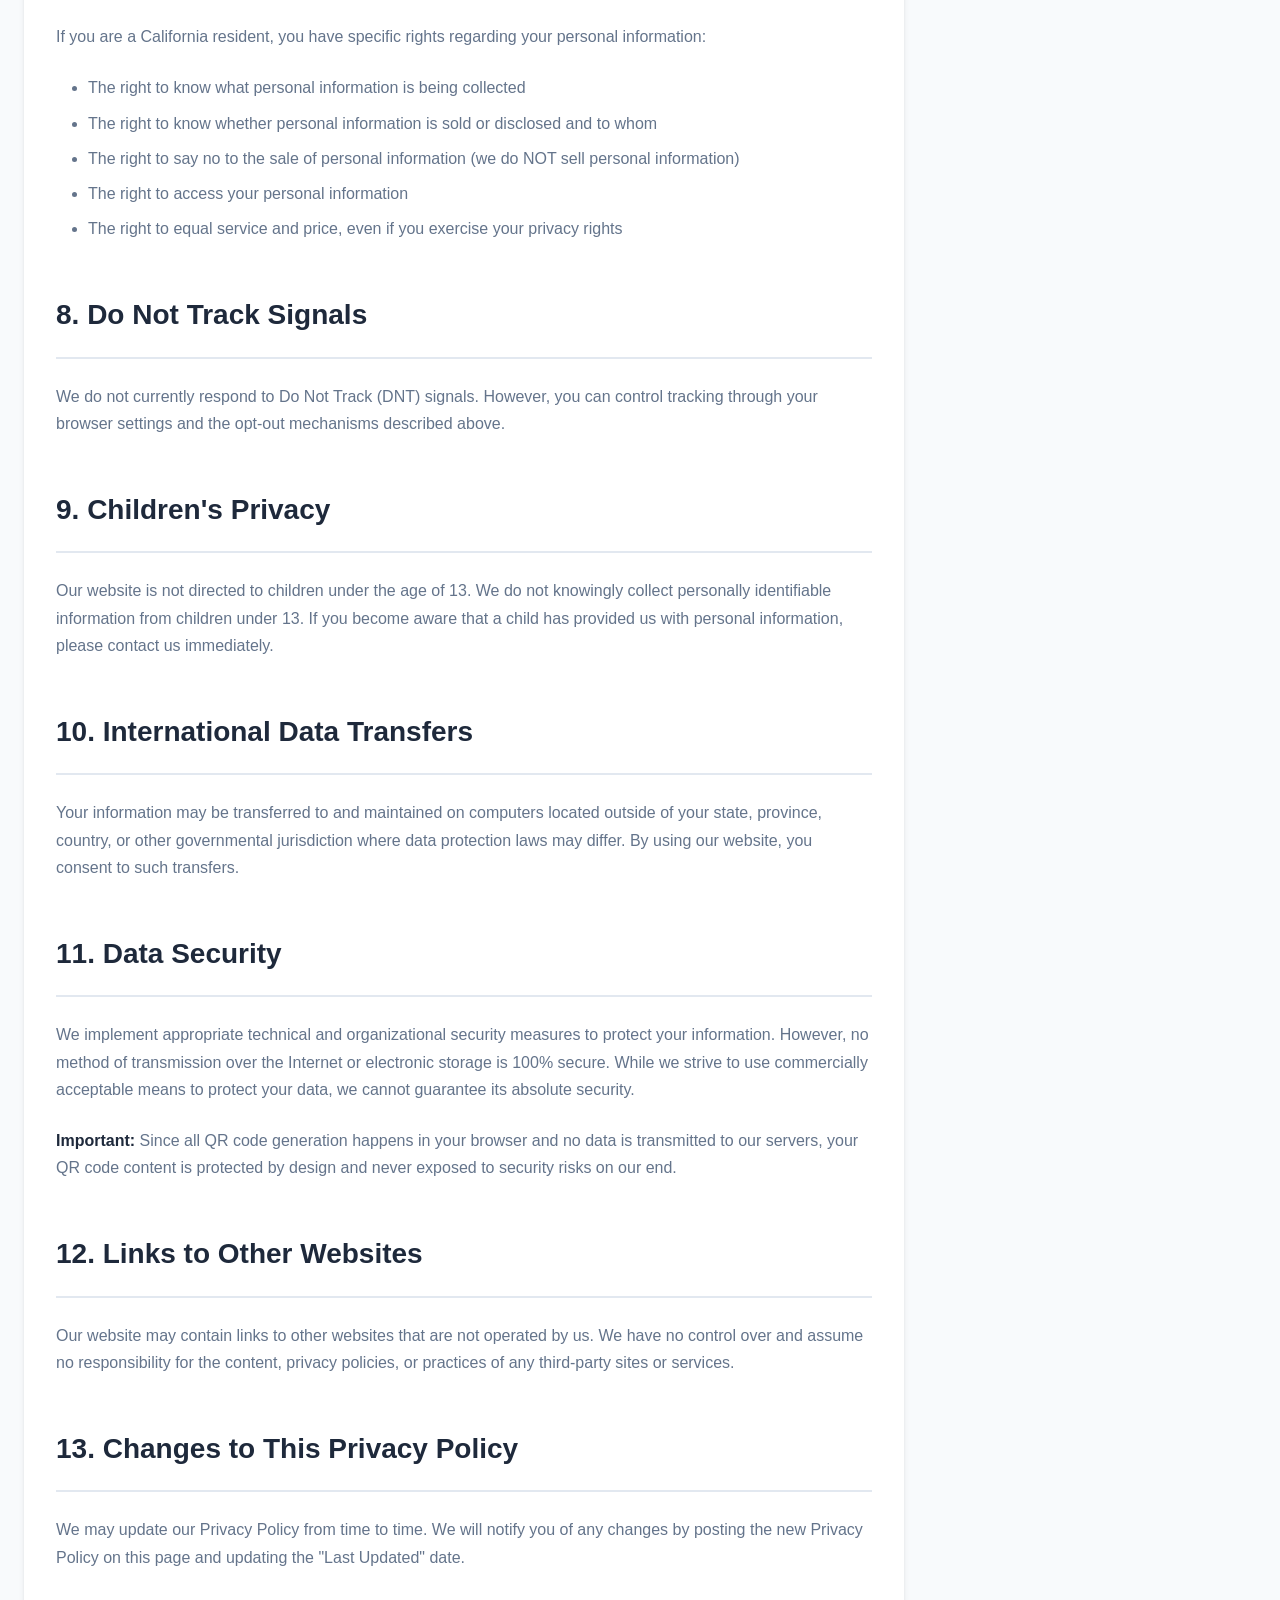
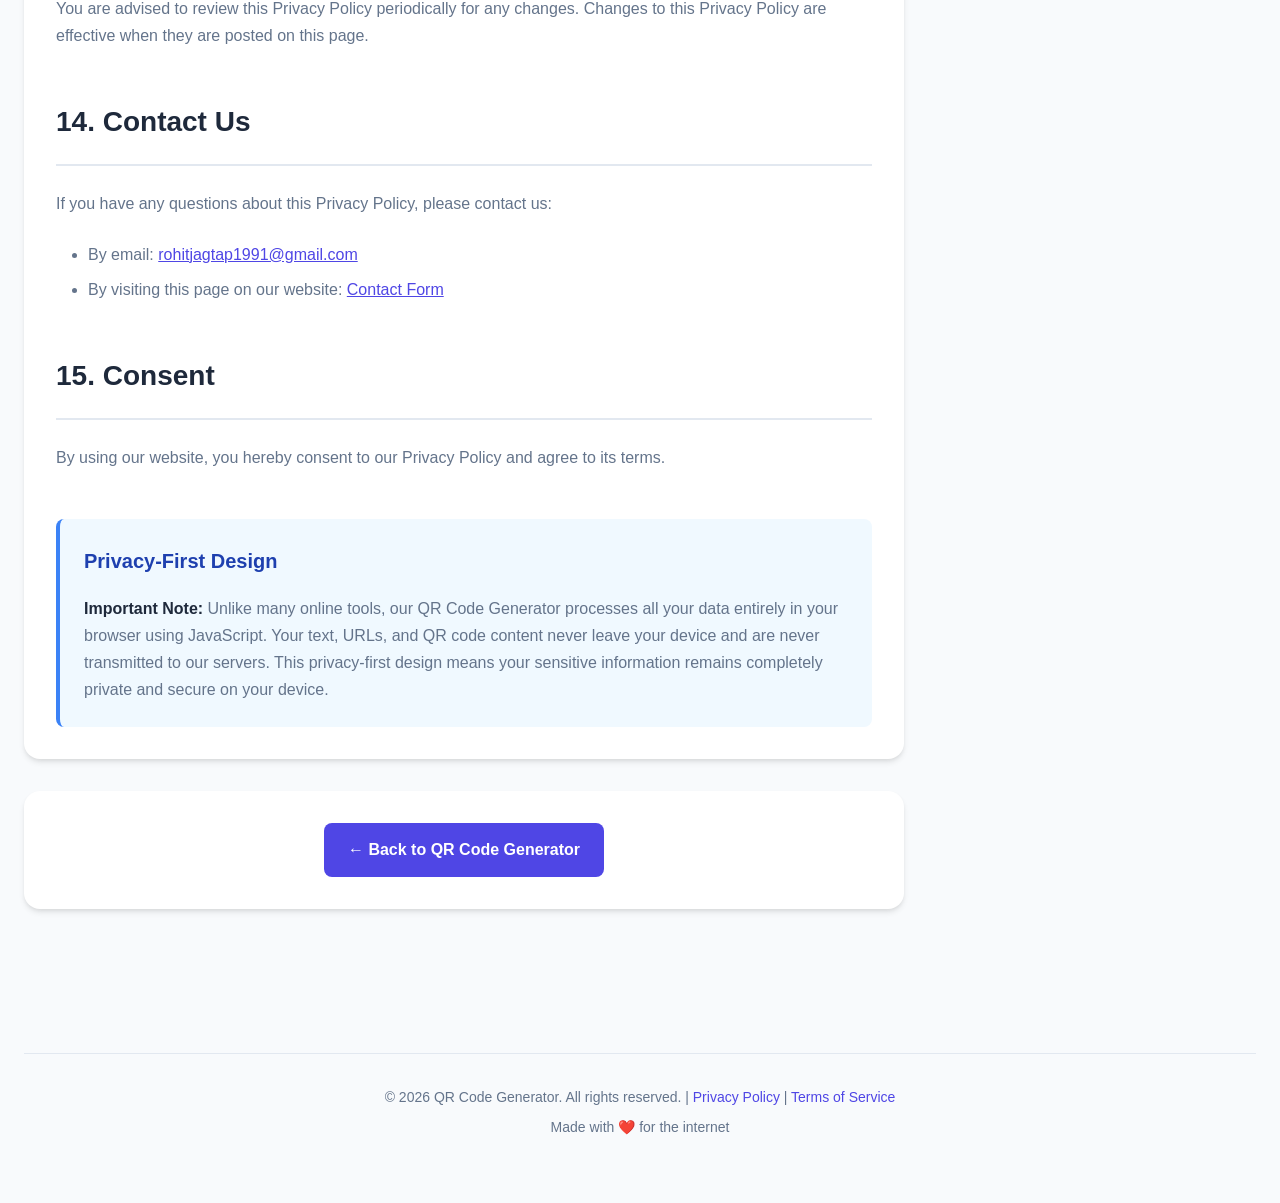
==== commit 0a8c9d77: "Update URLs and email addresses" ====
--- a/privacy-policy.html
+++ b/privacy-policy.html
@@ -167,7 +167,7 @@
                 <h2>14. Contact Us</h2>
                 <p>If you have any questions about this Privacy Policy, please contact us:</p>
                 <ul>
-                    <li>By email: <a href="mailto:privacy@yourqrcodegenerator.com">privacy@yourqrcodegenerator.com</a>
+                    <li>By email: <a href="mailto:rohitjagtap1991@gmail.com">rohitjagtap1991@gmail.com</a>
                     </li>
                     <li>By visiting this page on our website: <a href="index.html">Contact Form</a></li>
                 </ul>
